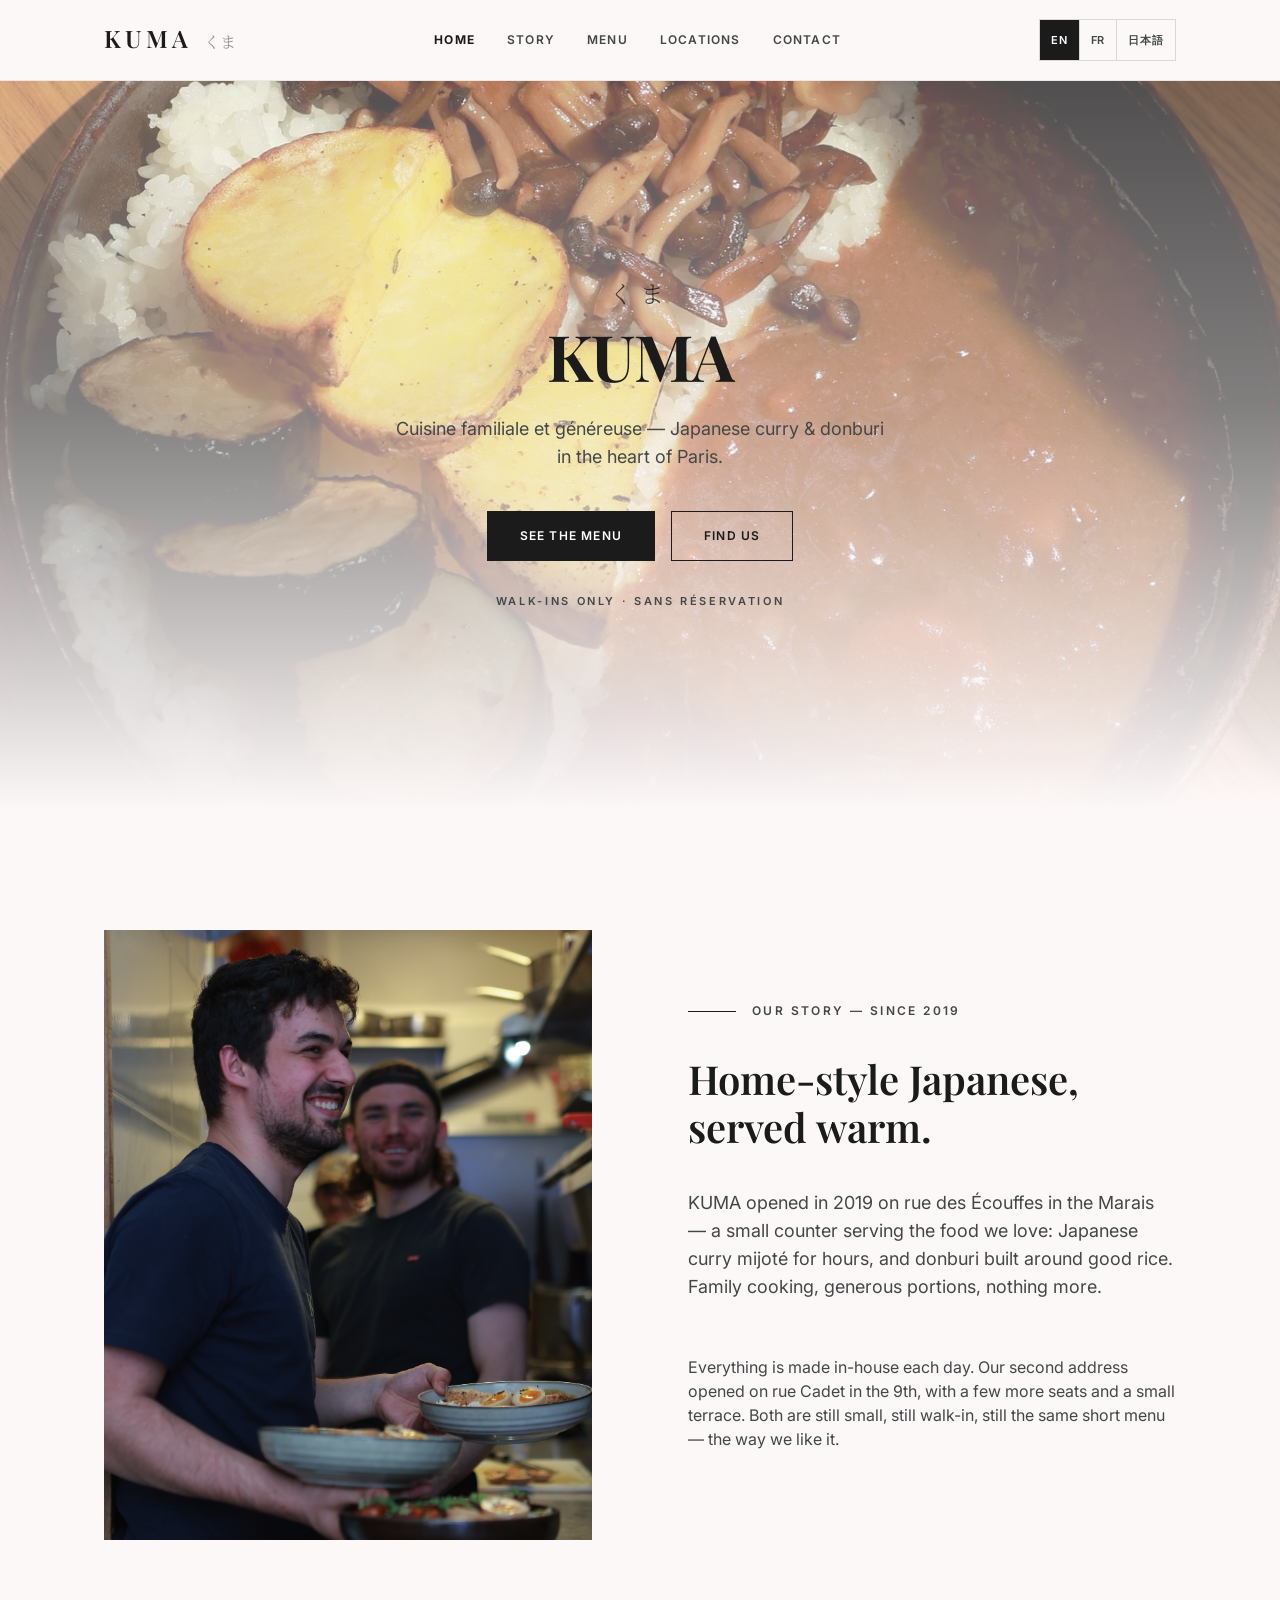
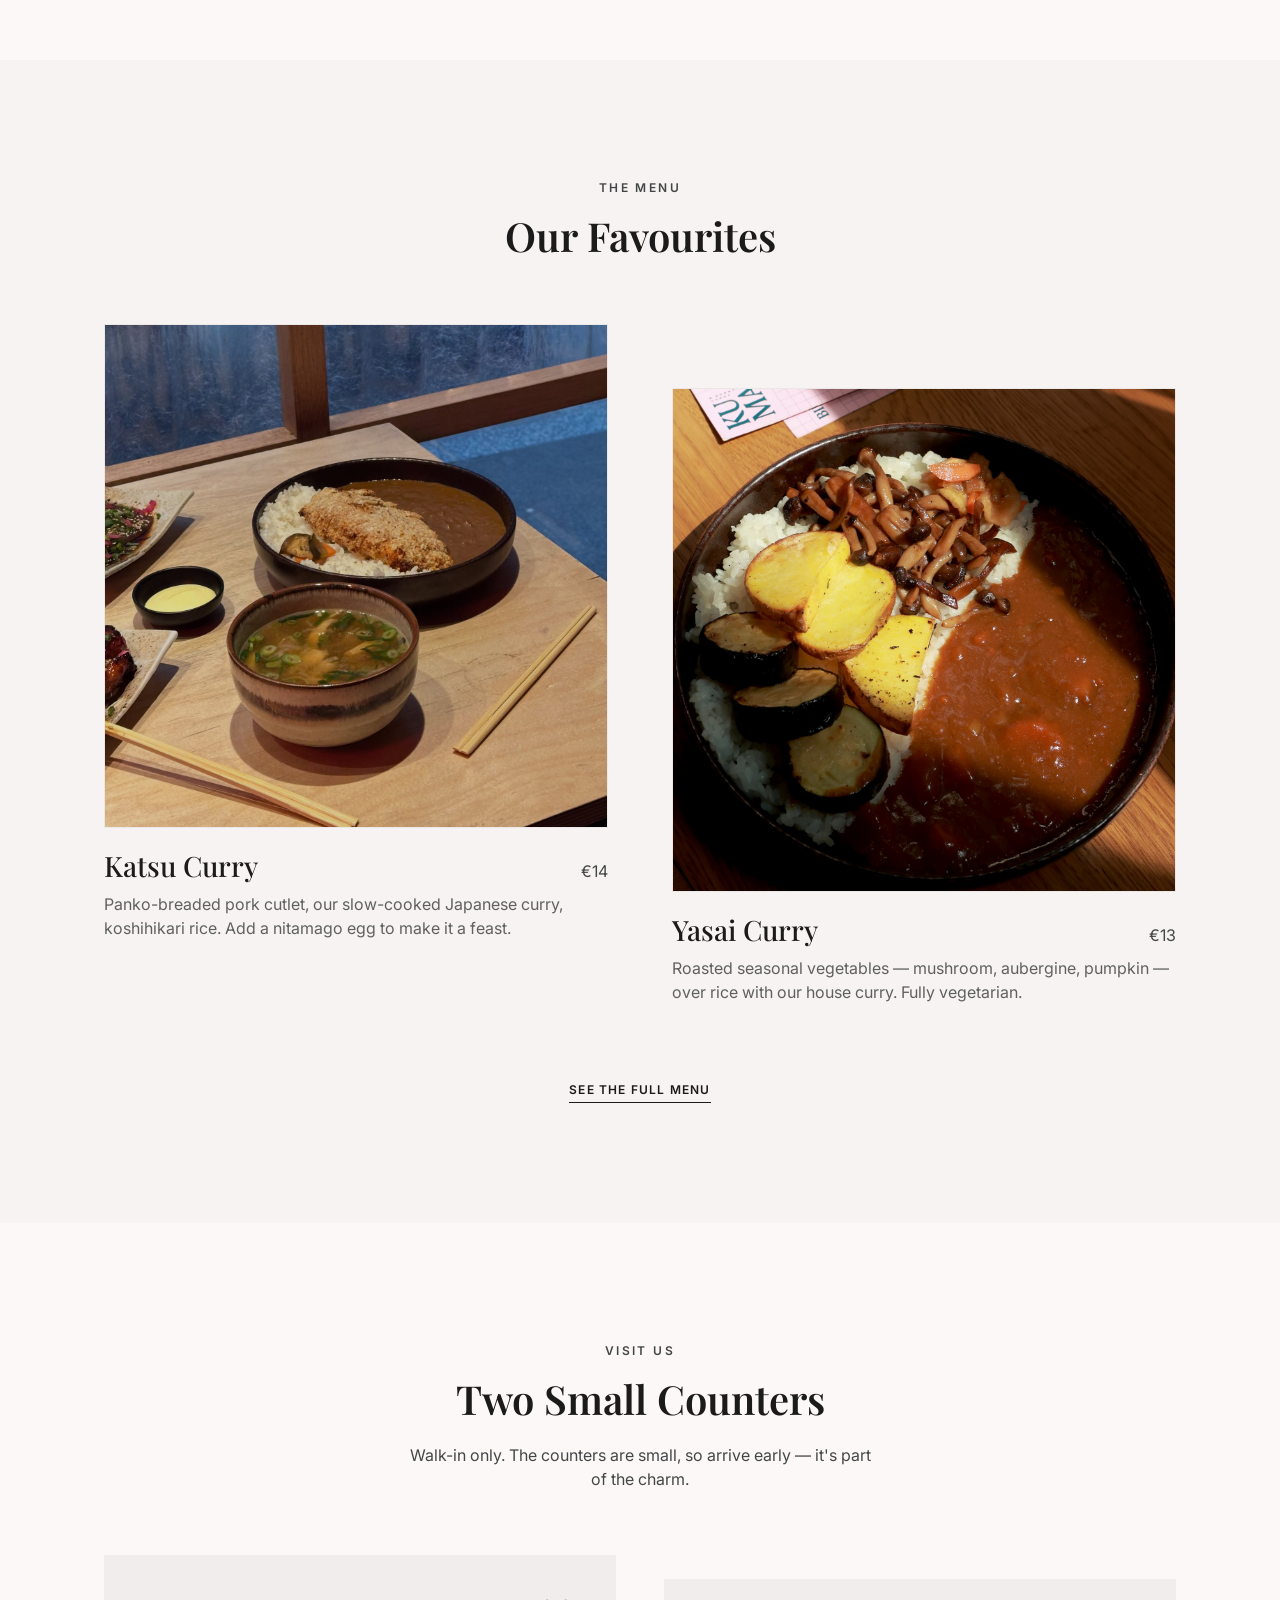
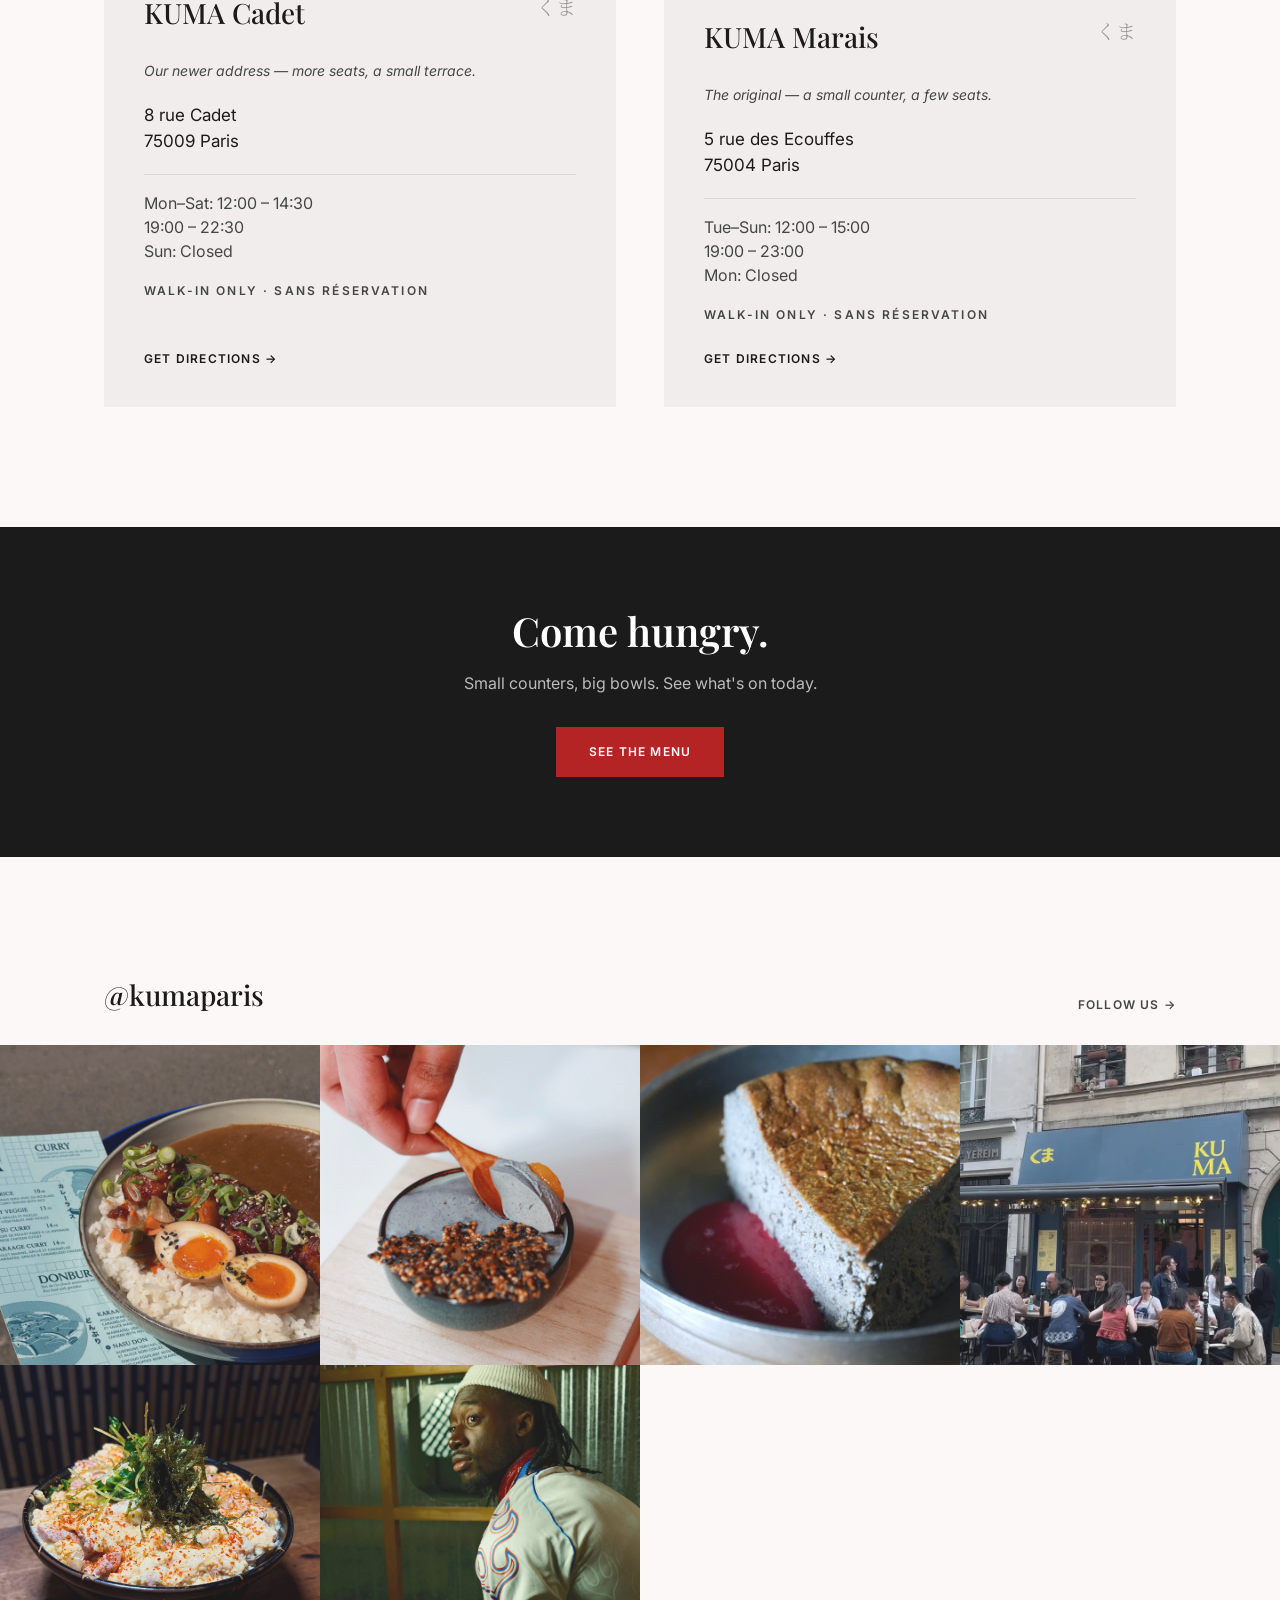
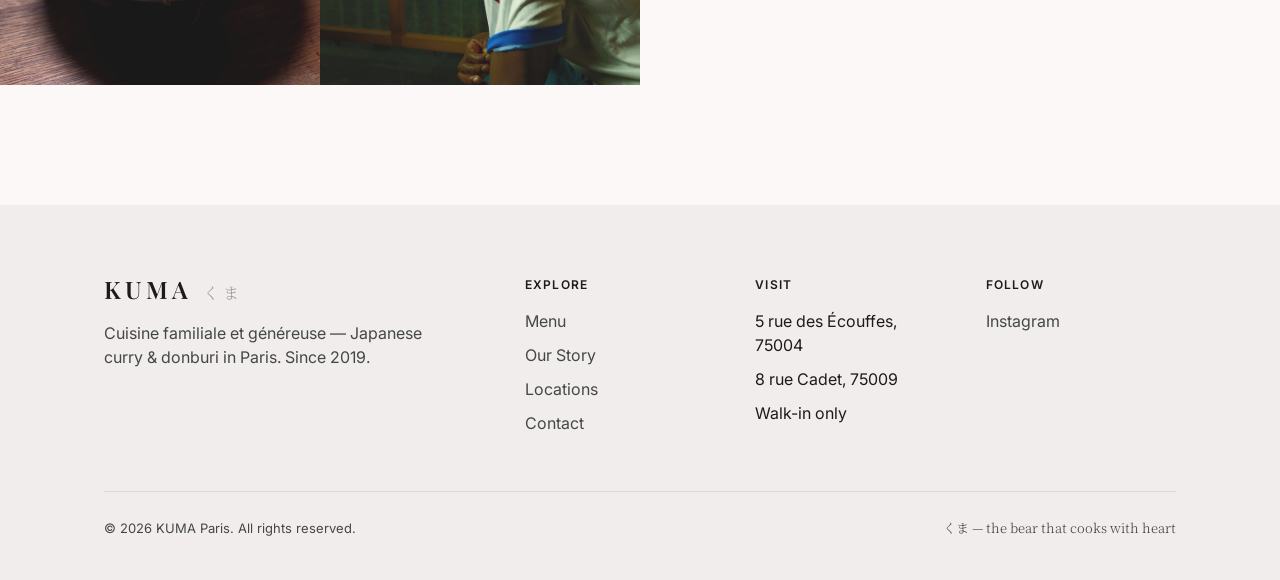
==== index.html @ 2bffc3a2 "Initial Commit of the final version" ====
<!DOCTYPE html>
<html lang="en">
<head>
<meta charset="utf-8">
<meta name="viewport" content="width=device-width, initial-scale=1.0">
<title>KUMA Paris — Japanese Curry &amp; Donburi in Paris</title>
<meta name="description" content="KUMA Paris — cuisine familiale et généreuse. Japanese curry &amp; donburi, made from scratch every day. Two locations: Cadet (75009) and Marais (75004). Walk-ins only.">
<link rel="preconnect" href="https://fonts.googleapis.com">
<link rel="preconnect" href="https://fonts.gstatic.com" crossorigin>
<link href="https://fonts.googleapis.com/css2?family=Inter:wght@400;600;700&family=Playfair+Display:wght@500;600;700&family=Noto+Serif+JP:wght@300&display=swap" rel="stylesheet">
<link rel="stylesheet" href="css/style.css">
</head>
<body>

<header class="site-header">
  <div class="site-header__inner">
    <a class="brand" href="index.html">
      <span class="brand__name">KUMA</span>
      <span class="brand__jp">くま</span>
    </a>
    <nav class="nav label-caps" aria-label="Main">
      <a href="index.html" aria-current="page" data-i18n="nav.home">Home</a>
      <a href="index.html#story" data-i18n="nav.story">Story</a>
      <a href="menu.html" data-i18n="nav.menu">Menu</a>
      <a href="index.html#locations" data-i18n="nav.locations">Locations</a>
      <a href="contact.html" data-i18n="nav.contact">Contact</a>
    </nav>
    <div class="header-actions">
      <div class="lang-switch" role="group" aria-label="Language">
        <button type="button" data-lang="en">EN</button>
        <button type="button" data-lang="fr">FR</button>
        <button type="button" data-lang="ja">日本語</button>
      </div>
      <button type="button" class="menu-toggle" data-menu-toggle aria-label="Open menu">
        <span></span><span></span><span></span>
      </button>
    </div>
  </div>
  <nav class="mobile-nav label-caps" data-mobile-nav aria-label="Mobile">
    <a href="index.html" aria-current="page" data-i18n="nav.home">Home</a>
    <a href="index.html#story" data-i18n="nav.story">Story</a>
    <a href="menu.html" data-i18n="nav.menu">Menu</a>
    <a href="index.html#locations" data-i18n="nav.locations">Locations</a>
    <a href="contact.html" data-i18n="nav.contact">Contact</a>
  </nav>
</header>

<main>

  <!-- Hero -->
  <section class="hero">
    <div class="hero__media">
      <img src="images/vegetable-curry.jpg" alt="KUMA yasai curry, plated">
    </div>
    <div class="hero__content">
      <p class="jp hero__jp">くま</p>
      <h1 class="display">KUMA</h1>
      <p class="body-lg muted hero__tagline" data-i18n="hero.tagline">Cuisine familiale et généreuse — Japanese curry &amp; donburi in the heart of Paris.</p>
      <div class="hero__actions">
        <a class="btn btn--primary label-caps" href="menu.html" data-i18n="hero.cta_menu">See the Menu</a>
        <a class="btn btn--ghost label-caps" href="#locations" data-i18n="hero.cta_find">Find Us</a>
      </div>
      <p class="hero__meta label-caps" data-i18n="hero.walkin">Walk-ins only · Sans réservation</p>
    </div>
  </section>

  <!-- Story -->
  <section class="section container" id="story">
    <div class="story-grid">
      <div class="story-grid__media">
        <img src="images/team-serving.jpg" alt="The KUMA kitchen team, mid-service" loading="lazy">
      </div>
      <div class="story-grid__text">
        <div class="eyebrow label-caps" data-i18n="story.eyebrow">Our Story — Since 2019</div>
        <h2 class="headline-lg" data-i18n-html="story.title">Home-style Japanese,<br>served warm.</h2>
        <p class="body-lg muted" data-i18n="story.p1">KUMA opened in 2019 on rue des Écouffes in the Marais — a small counter serving the food we love: Japanese curry mijoté for hours, and donburi built around good rice. Family cooking, generous portions, nothing more.</p>
        <p class="muted" data-i18n="story.p2">Everything is made in-house each day. Our second address opened on rue Cadet in the 9th, with a few more seats and a small terrace. Both are still small, still walk-in, still the same short menu — the way we like it.</p>
      </div>
    </div>
  </section>

  <!-- Signature dishes -->
  <section class="section" style="background: var(--surface-low);">
    <div class="container">
      <div class="section-heading">
        <div class="eyebrow eyebrow--center label-caps" data-i18n="fav.eyebrow">The Menu</div>
        <h2 class="headline-lg" data-i18n="fav.title">Our Favourites</h2>
      </div>
      <div class="dish-grid dish-grid--offset">
        <article class="dish-card">
          <div class="dish-card__media">
            <img src="images/katsu-curry.jpg" alt="Katsu curry with miso soup" loading="lazy">
          </div>
          <div class="dish-card__body">
            <div class="dish-card__row">
              <h3 class="headline-md dish-card__title">Katsu Curry</h3>
              <span class="muted">€14</span>
            </div>
            <p class="dish-card__desc" data-i18n="dish.katsu.desc">Panko-breaded pork cutlet, our slow-cooked Japanese curry, koshihikari rice. Add a nitamago egg to make it a feast.</p>
          </div>
        </article>
        <article class="dish-card">
          <div class="dish-card__media">
            <img src="images/vegetable-curry.jpg" alt="Yasai (vegetable) curry" loading="lazy">
          </div>
          <div class="dish-card__body">
            <div class="dish-card__row">
              <h3 class="headline-md dish-card__title">Yasai Curry</h3>
              <span class="muted">€13</span>
            </div>
            <p class="dish-card__desc" data-i18n="dish.yasai.desc">Roasted seasonal vegetables — mushroom, aubergine, pumpkin — over rice with our house curry. Fully vegetarian.</p>
          </div>
        </article>
      </div>
      <div class="section-cta">
        <a class="link-underline label-caps" href="menu.html" data-i18n="fav.view_full">See the Full Menu</a>
      </div>
    </div>
  </section>

  <!-- Locations -->
  <section class="section container" id="locations">
    <div class="section-heading">
      <div class="eyebrow eyebrow--center label-caps" data-i18n="loc.eyebrow">Visit Us</div>
      <h2 class="headline-lg" data-i18n="loc.title">Two Small Counters</h2>
      <p class="muted section-heading__sub" data-i18n="loc.sub">Walk-in only. The counters are small, so arrive early — it's part of the charm.</p>
    </div>
    <div class="location-grid">
  <div class="location-card">
    <div class="location-card__head">
      <h3 class="headline-md">KUMA Cadet</h3>
      <span class="jp location-card__jp">くま</span>
    </div>

    <div>
      <p class="location-card__meta" data-i18n="loc.cadet_note">
        Our newer address — more seats, a small terrace.
      </p>

      <p class="location-card__addr">
        8 rue Cadet<br>75009 Paris
      </p>

      <hr class="rule">

      <p class="muted" style="margin:16px 0 0">
        Mon–Sat: 12:00 – 14:30<br>
        19:00 – 22:30<br>
        Sun: Closed
      </p>

      <p class="location-card__hours label-caps" data-i18n="loc.walkin_only">
        Walk-in only · Sans réservation
      </p>
    </div>

    <a
      class="location-card__link label-caps"
      href="https://maps.google.com/?q=8+rue+Cadet+75009+Paris"
      target="_blank"
      rel="noopener"
      data-i18n="loc.directions"
    >
      Get Directions →
    </a>
  </div>


  <div class="location-card">
    <div class="location-card__head">
      <h3 class="headline-md">KUMA Marais</h3>
      <span class="jp location-card__jp">くま</span>
    </div>

    <div>
      <p class="location-card__meta" data-i18n="loc.marais_note">
        The original — a small counter, a few seats.
      </p>

      <p class="location-card__addr">
        5 rue des Ecouffes<br>75004 Paris
      </p>

      <hr class="rule">

      <p class="muted" style="margin:16px 0 0">
        Tue–Sun: 12:00 – 15:00<br>
        19:00 – 23:00<br>
        Mon: Closed
      </p>

      <p class="location-card__hours label-caps" data-i18n="loc.walkin_only">
        Walk-in only · Sans réservation
      </p>
    </div>

    <a
      class="location-card__link label-caps"
      href="https://maps.google.com/?q=5+rue+des+Ecouffes+75004+Paris"
      target="_blank"
      rel="noopener"
      data-i18n="loc.directions"
    >
      Get Directions →
    </a>
  </div>
</div>
  </section>

  <!-- CTA strip -->
  <section class="cta-strip">
    <h2 class="headline-lg" data-i18n="cta.title">Come hungry.</h2>
    <p data-i18n="cta.body">Small counters, big bowls. See what's on today.</p>
    <a class="btn btn--red label-caps" href="menu.html" data-i18n="cta.see_menu">See the Menu</a>
  </section>

  <!-- Gallery -->
  <section class="section" style="padding-bottom:0">
    <div class="container gallery-head">
      <h2 class="headline-md">@kumaparis</h2>
      <a class="label-caps muted gallery-follow" href="https://www.instagram.com/kumaparis/" target="_blank" rel="noopener" data-i18n="gallery.follow">Follow Us →</a>
    </div>
    <div class="gallery">
      <a class="gallery__item" href="https://www.instagram.com/kumaparis/" target="_blank" rel="noopener"><img src="images/dish-2.jpg" alt="A KUMA plate" loading="lazy"></a>
      <a class="gallery__item" href="https://www.instagram.com/kumaparis/" target="_blank" rel="noopener"><img src="images/black-sesame-dessert.jpg" alt="Black sesame dessert" loading="lazy"></a>
      <a class="gallery__item" href="https://www.instagram.com/kumaparis/" target="_blank" rel="noopener"><img src="images/black-sesame-cheesecake.jpg" alt="Black sesame cheesecake" loading="lazy"></a>
      <a class="gallery__item" href="https://www.instagram.com/kumaparis/" target="_blank" rel="noopener"><img src="images/dish-4.jpg" alt="A KUMA dish" loading="lazy"></a>
      <a class="gallery__item" href="https://www.instagram.com/kumaparis/" target="_blank" rel="noopener"><img src="images/dish-5.jpg" alt="A KUMA dish" loading="lazy"></a>
      <a class="gallery__item" href="https://www.instagram.com/kumaparis/" target="_blank" rel="noopener"><img src="images/dish-6.jpg" alt="A KUMA dish" loading="lazy"></a>
    </div>
  </section>

</main>

<footer class="site-footer">
  <div class="container">
    <div class="site-footer__grid">
      <div>
        <p class="brand__name" style="margin:0 0 8px">KUMA <span class="jp" style="font-size:16px;color:rgba(28,27,27,0.4)">くま</span></p>
        <p class="muted" style="max-width:320px" data-i18n="footer.tagline">Cuisine familiale et généreuse — Japanese curry &amp; donburi in Paris. Since 2019.</p>
      </div>
      <div>
        <h4 class="label-caps" data-i18n="footer.explore">Explore</h4>
        <ul>
          <li><a href="menu.html" data-i18n="nav.menu">Menu</a></li>
          <li><a href="index.html#story" data-i18n="footer.story">Our Story</a></li>
          <li><a href="index.html#locations" data-i18n="nav.locations">Locations</a></li>
          <li><a href="contact.html" data-i18n="nav.contact">Contact</a></li>
        </ul>
      </div>
      <div>
        <h4 class="label-caps" data-i18n="footer.visit">Visit</h4>
        <ul>
          <li>5 rue des Écouffes, 75004</li>
          <li>8 rue Cadet, 75009</li>
          <li data-i18n="footer.walkin">Walk-in only</li>
        </ul>
      </div>
      <div>
        <h4 class="label-caps" data-i18n="footer.follow">Follow</h4>
        <ul>
          <li><a href="https://www.instagram.com/kumaparis/" target="_blank" rel="noopener">Instagram</a></li>
        </ul>
      </div>
    </div>
    <div class="site-footer__bottom">
      <span data-i18n="footer.rights">© 2026 KUMA Paris. All rights reserved.</span>
      <span class="jp" data-i18n="footer.motto">くま — the bear that cooks with heart</span>
    </div>
  </div>
</footer>

<script src="js/i18n.js"></script>
<script src="js/app.js"></script>
</body>
</html>
---- css/style.css ----
/* ==========================================================================
   KUMA Paris — Design System
   Tokyo minimalism × Parisian elegance. Sharp corners, hairline rules,
   warm cream canvas, red used only as a "stamp".
   ========================================================================== */

:root {
  --surface: #fdf8f8;
  --surface-low: #f7f3f2;
  --surface-container: #f1edec;
  --surface-high: #ebe7e6;
  --ink: #1c1b1b;
  --ink-soft: #444748;
  --outline: #c4c7c7;
  --red: #b52424;
  --red-deep: #93000a;
  --white: #ffffff;

  --font-display: "Playfair Display", Georgia, serif;
  --font-body: "Inter", -apple-system, sans-serif;
  --font-jp: "Noto Serif JP", serif;

  --container: 1200px;
  --gutter: 24px;
  --margin: 20px;
  --section-gap: 120px;
  --ease: 400ms ease-in-out;
}

@media (min-width: 1024px) {
  :root { --margin: 64px; }
}

* { box-sizing: border-box; }

html { scroll-behavior: smooth; }
@media (prefers-reduced-motion: reduce) {
  html { scroll-behavior: auto; }
  *, *::before, *::after { animation-duration: 0.01ms !important; transition-duration: 0.01ms !important; }
}

body {
  margin: 0;
  background: var(--surface);
  color: var(--ink);
  font-family: var(--font-body);
  font-size: 16px;
  line-height: 24px;
  -webkit-font-smoothing: antialiased;
}

img { display: block; max-width: 100%; }
a { color: inherit; }
button { font: inherit; cursor: pointer; }

:focus-visible { outline: 2px solid var(--red); outline-offset: 3px; }

/* ---------- Type roles ---------- */

.display {
  font-family: var(--font-display);
  font-size: clamp(44px, 8vw, 64px);
  font-weight: 700;
  line-height: 1.1;
  letter-spacing: -0.02em;
  margin: 0;
}

.headline-lg {
  font-family: var(--font-display);
  font-size: clamp(32px, 5vw, 40px);
  font-weight: 600;
  line-height: 1.2;
  margin: 0;
}

.headline-md {
  font-family: var(--font-display);
  font-size: 28px;
  font-weight: 500;
  line-height: 36px;
  margin: 0;
}

.body-lg { font-size: 18px; line-height: 28px; }

.label-caps {
  font-family: var(--font-body);
  font-size: 12px;
  font-weight: 600;
  line-height: 16px;
  letter-spacing: 0.1em;
  text-transform: uppercase;
}

.jp {
  font-family: var(--font-jp);
  font-weight: 300;
}

.muted { color: var(--ink-soft); }

/* ---------- Layout ---------- */

.container {
  max-width: var(--container);
  margin: 0 auto;
  padding-left: var(--margin);
  padding-right: var(--margin);
}

.section { padding-top: var(--section-gap); padding-bottom: var(--section-gap); }
.section--tight { padding-top: 72px; padding-bottom: 72px; }

.eyebrow {
  display: flex;
  align-items: center;
  gap: 16px;
  margin-bottom: 16px;
  color: var(--ink-soft);
  letter-spacing: 0.2em;
}
.eyebrow::before {
  content: "";
  display: block;
  width: 48px;
  height: 1px;
  background: var(--ink);
}
.eyebrow--center { justify-content: center; }
.eyebrow--center::before { display: none; }

.rule { height: 1px; background: rgba(28, 27, 27, 0.1); border: 0; margin: 0; }

/* ---------- Header ---------- */

.site-header {
  position: fixed;
  inset: 0 0 auto 0;
  z-index: 50;
  background: var(--surface);
  border-bottom: 1px solid rgba(28, 27, 27, 0.08);
}

.site-header__inner {
  height: 80px;
  max-width: var(--container);
  margin: 0 auto;
  padding: 0 var(--margin);
  display: flex;
  align-items: center;
  justify-content: space-between;
  gap: 24px;
}

.brand {
  display: flex;
  align-items: baseline;
  gap: 12px;
  text-decoration: none;
}
.brand__name {
  font-family: var(--font-display);
  font-size: 24px;
  font-weight: 600;
  letter-spacing: 0.18em;
}
.brand__jp { font-family: var(--font-jp); font-size: 16px; color: rgba(28,27,27,0.45); }

.nav { display: none; align-items: center; gap: 32px; }
@media (min-width: 900px) { .nav { display: flex; } }

.nav a {
  text-decoration: none;
  color: var(--ink-soft);
  transition: color var(--ease);
}
.nav a:hover { color: var(--ink); }
.nav a[aria-current="page"] { color: var(--ink); font-weight: 700; }

.header-actions { display: flex; align-items: center; gap: 16px; }

.cart-button {
  position: relative;
  display: flex;
  align-items: center;
  gap: 10px;
  background: var(--ink);
  color: var(--white);
  border: 0;
  padding: 10px 18px;
  letter-spacing: 0.1em;
  transition: background var(--ease);
}
.cart-button:hover { background: var(--red); }
.cart-button__count {
  min-width: 20px;
  height: 20px;
  padding: 0 5px;
  display: inline-flex;
  align-items: center;
  justify-content: center;
  background: var(--red);
  color: var(--white);
  font-size: 11px;
  font-weight: 700;
}
.cart-button:hover .cart-button__count { background: var(--white); color: var(--red); }

.menu-toggle {
  display: inline-flex;
  flex-direction: column;
  gap: 5px;
  background: none;
  border: 0;
  padding: 8px;
}
.menu-toggle span { width: 22px; height: 1.5px; background: var(--ink); }
@media (min-width: 900px) { .menu-toggle { display: none; } }

.mobile-nav {
  display: none;
  border-top: 1px solid rgba(28,27,27,0.08);
  background: var(--surface);
  padding: 8px var(--margin) 24px;
}
.mobile-nav.is-open { display: block; }
.mobile-nav a {
  display: block;
  padding: 14px 0;
  text-decoration: none;
  border-bottom: 1px solid rgba(28,27,27,0.06);
  color: var(--ink-soft);
}
.mobile-nav a[aria-current="page"] { color: var(--ink); font-weight: 700; }

main { padding-top: 80px; }

/* ---------- Buttons ---------- */

.btn {
  display: inline-block;
  padding: 16px 32px;
  text-decoration: none;
  text-align: center;
  border: 1px solid transparent;
  transition: background var(--ease), color var(--ease), border-color var(--ease);
}
.btn--primary { background: var(--ink); color: var(--white); }
.btn--primary:hover { background: var(--red); }
.btn--ghost { background: transparent; color: var(--ink); border-color: var(--ink); }
.btn--ghost:hover { background: rgba(28,27,27,0.05); }
.btn--red { background: var(--red); color: var(--white); }
.btn--red:hover { background: var(--red-deep); }
.btn[disabled] { opacity: 0.4; pointer-events: none; }

.link-underline {
  display: inline-block;
  padding-bottom: 4px;
  border-bottom: 1px solid var(--ink);
  text-decoration: none;
  transition: color var(--ease), border-color var(--ease);
}
.link-underline:hover { color: var(--red); border-color: var(--red); }

/* ---------- Hero ---------- */

.hero {
  position: relative;
  min-height: 90vh;
  margin-top: -80px;
  display: flex;
  align-items: center;
  justify-content: center;
  overflow: hidden;
  text-align: center;
}
.hero__media { position: absolute; inset: 0; background: var(--surface-high); }
.hero__media img { width: 100%; height: 100%; object-fit: cover; opacity: 0.8; }
.hero__media::after {
  content: "";
  position: absolute;
  inset: 0;
  background: linear-gradient(to top, var(--surface), rgba(253,248,248,0.4), rgba(253,248,248,0.1));
}
.hero__content {
  position: relative;
  z-index: 1;
  padding: 120px var(--margin) 40px;
  max-width: 800px;
  animation: fade-up 1s ease-out both;
}
.hero__jp { font-size: 24px; letter-spacing: 0.3em; opacity: 0.8; margin: 0 0 16px; }
.hero__tagline { max-width: 500px; margin: 24px auto 40px; }
.hero__actions { display: flex; flex-direction: column; gap: 16px; align-items: center; }
@media (min-width: 640px) { .hero__actions { flex-direction: row; justify-content: center; } }

@keyframes fade-up {
  from { opacity: 0; transform: translateY(24px); }
  to { opacity: 1; transform: translateY(0); }
}

/* Page hero (interior pages) */
.page-hero {
  padding: 96px var(--margin) 72px;
  text-align: center;
  position: relative;
}
.page-hero__jp {
  font-size: 20px;
  letter-spacing: 0.4em;
  color: rgba(28,27,27,0.4);
  margin: 0 0 12px;
}

/* Seigaiha wave pattern — the brand's signature texture */
.seigaiha {
  position: absolute;
  inset: auto 0 0 0;
  height: 60px;
  pointer-events: none;
  opacity: 0.4;
  background-color: transparent;
  background-image:
    radial-gradient(circle at 100% 150%, #f1edec 24%, #ffffff 24%, #ffffff 28%, #f1edec 28%, #f1edec 36%, #ffffff 36%, #ffffff 40%, transparent 40%, transparent),
    radial-gradient(circle at 0 150%, #f1edec 24%, #ffffff 24%, #ffffff 28%, #f1edec 28%, #f1edec 36%, #ffffff 36%, #ffffff 40%, transparent 40%, transparent),
    radial-gradient(circle at 50% 100%, #ffffff 10%, #f1edec 10%, #f1edec 23%, #ffffff 23%, #ffffff 30%, #f1edec 30%, #f1edec 43%, #ffffff 43%, #ffffff 50%, transparent 50%, transparent);
  background-size: 60px 30px;
}

/* ---------- Story ---------- */

.story-grid {
  display: grid;
  grid-template-columns: 1fr;
  gap: 64px;
  align-items: center;
}
@media (min-width: 1024px) { .story-grid { grid-template-columns: 1fr 1fr; gap: 96px; } }

.story-grid__media {
  position: relative;
  aspect-ratio: 4 / 5;
  overflow: hidden;
  background: var(--surface-low);
}
.story-grid__media img {
  width: 100%; height: 100%; object-fit: cover;
  transition: transform 700ms ease;
}
.story-grid__media:hover img { transform: scale(1.05); }

.story-grid__text { display: flex; flex-direction: column; gap: 20px; }

/* ---------- Dish cards ---------- */

.dish-grid {
  display: grid;
  grid-template-columns: 1fr;
  gap: 48px;
}
@media (min-width: 768px) { .dish-grid { grid-template-columns: 1fr 1fr; gap: 64px; } }
.dish-grid .dish-card:nth-child(even) { transform: none; }
@media (min-width: 1024px) {
  .dish-grid--offset .dish-card:nth-child(even) { margin-top: 64px; }
}

.dish-card { position: relative; }
.dish-card__media {
  aspect-ratio: 1 / 1;
  overflow: hidden;
  background: var(--surface);
  border: 1px solid rgba(28,27,27,0.08);
}
.dish-card__media img {
  width: 100%; height: 100%; object-fit: cover;
  transition: transform 700ms ease;
}
.dish-card:hover .dish-card__media img { transform: scale(1.03); }

.dish-card__body { padding-top: 20px; position: relative; }
.dish-card__body::before {
  content: "";
  position: absolute;
  left: -16px;
  top: 26px;
  width: 2px;
  height: 0;
  background: var(--red);
  transition: height var(--ease);
}
.dish-card:hover .dish-card__body::before { height: calc(100% - 26px); }

.dish-card__row {
  display: flex;
  justify-content: space-between;
  align-items: baseline;
  gap: 16px;
}
.dish-card__title { transition: color var(--ease); }
.dish-card:hover .dish-card__title { color: var(--red); }
.dish-card__desc { color: rgba(68,71,72,0.85); margin: 8px 0 0; }

/* ---------- Menu page ---------- */

.menu-nav {
  position: sticky;
  top: 80px;
  z-index: 30;
  background: var(--surface);
  border-bottom: 1px solid rgba(28,27,27,0.08);
  overflow-x: auto;
}
.menu-nav__inner {
  display: flex;
  gap: 32px;
  max-width: var(--container);
  margin: 0 auto;
  padding: 0 var(--margin);
}
.menu-nav a {
  padding: 18px 0;
  white-space: nowrap;
  text-decoration: none;
  color: var(--ink-soft);
  border-bottom: 2px solid transparent;
  transition: color var(--ease), border-color var(--ease);
}
.menu-nav a:hover { color: var(--ink); }

.menu-section { scroll-margin-top: 150px; }

.menu-section__head {
  display: flex;
  align-items: baseline;
  gap: 16px;
  margin-bottom: 40px;
}
.menu-section__jp { font-size: 20px; color: rgba(28,27,27,0.35); }

.menu-items {
  display: grid;
  grid-template-columns: 1fr;
  gap: 12px;
}
@media (min-width: 900px) { .menu-items { grid-template-columns: 1fr 1fr; column-gap: 48px; } }

.menu-item {
  display: flex;
  gap: 20px;
  padding: 20px;
  background: transparent;
  transition: background var(--ease);
}
.menu-item:hover { background: var(--surface-low); }

.menu-item__media {
  width: 88px;
  height: 88px;
  flex: 0 0 88px;
  overflow: hidden;
  background: var(--surface-container);
  border: 1px solid rgba(28,27,27,0.08);
}
.menu-item__media img { width: 100%; height: 100%; object-fit: cover; }

.menu-item__body { flex: 1; min-width: 0; }
.menu-item__row {
  display: flex;
  justify-content: space-between;
  align-items: baseline;
  gap: 12px;
}
.menu-item__name { font-family: var(--font-display); font-size: 20px; font-weight: 500; margin: 0; }
.menu-item__price { color: var(--ink-soft); white-space: nowrap; }
.menu-item__desc { margin: 6px 0 12px; font-size: 14px; line-height: 21px; color: rgba(68,71,72,0.85); }

.menu-item__tag {
  display: inline-block;
  margin-left: 8px;
  padding: 2px 8px;
  font-size: 10px;
  font-weight: 700;
  letter-spacing: 0.1em;
  text-transform: uppercase;
  color: var(--red);
  border: 1px solid var(--red);
  vertical-align: middle;
}

.add-btn {
  background: transparent;
  border: 1px solid var(--ink);
  padding: 8px 18px;
  font-size: 12px;
  font-weight: 600;
  letter-spacing: 0.1em;
  text-transform: uppercase;
  transition: background var(--ease), color var(--ease), border-color var(--ease);
}
.add-btn:hover { background: var(--ink); color: var(--white); }
.add-btn.is-added { background: var(--red); border-color: var(--red); color: var(--white); }

/* ---------- Locations ---------- */

.location-grid {
  display: grid;
  grid-template-columns: 1fr;
  gap: 32px;
}
@media (min-width: 768px) { .location-grid { grid-template-columns: 1fr 1fr; gap: 48px; } }

.location-card {
  background: var(--surface-container);
  padding: 40px;
  display: flex;
  flex-direction: column;
  gap: 28px;
  transition: box-shadow 500ms ease;
}
.location-card:hover { box-shadow: 0 20px 40px rgba(0,0,0,0.06); }
@media (min-width: 768px) { .location-card:nth-child(even) { margin-top: 32px; } }

.location-card__head { display: flex; justify-content: space-between; align-items: flex-start; }
.location-card__jp { font-size: 20px; color: rgba(28,27,27,0.4); }
.location-card__link {
  margin-top: auto;
  display: inline-flex;
  align-items: center;
  gap: 8px;
  text-decoration: none;
  transition: color var(--ease);
}
.location-card__link:hover { color: var(--red); }

/* ---------- Gallery ---------- */

.gallery {
  display: grid;
  grid-template-columns: repeat(2, 1fr);
}
@media (min-width: 768px) { .gallery { grid-template-columns: repeat(4, 1fr); } }
.gallery__item { aspect-ratio: 1 / 1; overflow: hidden; }
.gallery__item img {
  width: 100%; height: 100%; object-fit: cover;
  opacity: 0.9;
  transition: transform 700ms ease, opacity 700ms ease;
}
.gallery__item:hover img { transform: scale(1.1); opacity: 1; }

/* ---------- Forms ---------- */

.field { display: flex; flex-direction: column; gap: 8px; }
.field label { color: var(--ink-soft); }
.field input,
.field select,
.field textarea {
  border: 0;
  border-bottom: 1px solid var(--ink);
  background: transparent;
  padding: 10px 2px;
  font: inherit;
  color: var(--ink);
  border-radius: 0;
  transition: border-color var(--ease);
}
.field input:focus,
.field select:focus,
.field textarea:focus {
  outline: none;
  border-bottom: 2px solid var(--ink);
}
.field textarea { resize: vertical; min-height: 100px; }

.form-grid { display: grid; grid-template-columns: 1fr; gap: 32px; }
@media (min-width: 640px) { .form-grid--2 { grid-template-columns: 1fr 1fr; } }

.form-note { font-size: 13px; color: var(--ink-soft); }

/* ---------- Cart drawer ---------- */

.cart-overlay {
  position: fixed;
  inset: 0;
  z-index: 90;
  background: rgba(28,27,27,0.4);
  opacity: 0;
  pointer-events: none;
  transition: opacity var(--ease);
}
.cart-overlay.is-open { opacity: 1; pointer-events: auto; }

.cart-drawer {
  position: fixed;
  top: 0;
  right: 0;
  bottom: 0;
  z-index: 100;
  width: min(440px, 100vw);
  background: var(--surface);
  display: flex;
  flex-direction: column;
  transform: translateX(100%);
  transition: transform var(--ease);
  box-shadow: -10px 0 40px rgba(0,0,0,0.08);
}
.cart-drawer.is-open { transform: translateX(0); }

.cart-drawer__head {
  display: flex;
  align-items: center;
  justify-content: space-between;
  padding: 24px 28px;
  border-bottom: 1px solid rgba(28,27,27,0.1);
}
.cart-drawer__close { background: none; border: 0; font-size: 24px; line-height: 1; padding: 4px; }

.cart-drawer__body { flex: 1; overflow-y: auto; padding: 12px 28px; }

.cart-empty { padding: 64px 0; text-align: center; color: var(--ink-soft); }

.cart-line {
  display: flex;
  justify-content: space-between;
  align-items: flex-start;
  gap: 16px;
  padding: 18px 0;
  border-bottom: 1px solid rgba(28,27,27,0.08);
}
.cart-line__name { font-family: var(--font-display); font-size: 18px; margin: 0 0 4px; }
.cart-line__price { font-size: 14px; color: var(--ink-soft); }

.qty {
  display: inline-flex;
  align-items: center;
  border: 1px solid var(--ink);
}
.qty button {
  width: 28px; height: 28px;
  background: none; border: 0;
  font-size: 16px; line-height: 1;
}
.qty button:hover { background: var(--ink); color: var(--white); }
.qty span { width: 28px; text-align: center; font-size: 14px; }

.cart-drawer__foot {
  border-top: 1px solid rgba(28,27,27,0.1);
  padding: 20px 28px 28px;
  background: var(--surface-low);
}
.cart-total {
  display: flex;
  justify-content: space-between;
  align-items: baseline;
  margin-bottom: 16px;
}
.cart-total strong { font-family: var(--font-display); font-size: 24px; }

/* Checkout inside drawer */
.checkout-form { display: none; flex-direction: column; gap: 20px; padding: 20px 0; }
.checkout-form.is-open { display: flex; }

.confirmation {
  padding: 48px 8px;
  text-align: center;
}
.confirmation__stamp {
  width: 72px;
  height: 72px;
  margin: 0 auto 24px;
  border: 2px solid var(--red);
  color: var(--red);
  display: flex;
  align-items: center;
  justify-content: center;
  font-family: var(--font-jp);
  font-size: 26px;
  transform: rotate(-6deg);
}
.confirmation pre {
  text-align: left;
  background: var(--surface-container);
  padding: 16px;
  font-size: 12px;
  line-height: 1.6;
  white-space: pre-wrap;
  margin: 24px 0;
}

/* ---------- Banner / CTA strip ---------- */

.cta-strip {
  background: var(--ink);
  color: var(--white);
  text-align: center;
  padding: 80px var(--margin);
}
.cta-strip .headline-lg { color: var(--white); }
.cta-strip p { color: rgba(255,255,255,0.7); max-width: 480px; margin: 16px auto 32px; }

/* ---------- Footer ---------- */

.site-footer {
  background: var(--surface-container);
  padding: 72px 0 40px;
  margin-top: var(--section-gap);
}
.site-footer__grid {
  display: grid;
  grid-template-columns: 1fr;
  gap: 40px;
  margin-bottom: 56px;
}
@media (min-width: 768px) { .site-footer__grid { grid-template-columns: 2fr 1fr 1fr 1fr; } }

.site-footer h4 { margin: 0 0 16px; }
.site-footer ul { list-style: none; margin: 0; padding: 0; display: flex; flex-direction: column; gap: 10px; }
.site-footer a { text-decoration: none; color: var(--ink-soft); transition: color var(--ease); }
.site-footer a:hover { color: var(--red); }

.site-footer__bottom {
  display: flex;
  flex-wrap: wrap;
  justify-content: space-between;
  gap: 12px;
  padding-top: 24px;
  border-top: 1px solid rgba(28,27,27,0.1);
  font-size: 13px;
  color: var(--ink-soft);
}

/* ---------- Toast ---------- */

.toast {
  position: fixed;
  left: 50%;
  bottom: 32px;
  z-index: 120;
  transform: translate(-50%, 80px);
  background: var(--ink);
  color: var(--white);
  padding: 12px 24px;
  font-size: 14px;
  letter-spacing: 0.05em;
  opacity: 0;
  transition: transform var(--ease), opacity var(--ease);
  pointer-events: none;
}
.toast.is-visible { transform: translate(-50%, 0); opacity: 1; }

/* ---------- Language switcher ---------- */

.lang-switch {
  display: flex;
  align-items: center;
  border: 1px solid rgba(28,27,27,0.2);
}
.lang-switch button {
  background: none;
  border: 0;
  padding: 7px 10px;
  font-size: 11px;
  font-weight: 600;
  letter-spacing: 0.08em;
  color: var(--ink-soft);
  transition: background var(--ease), color var(--ease);
}
.lang-switch button + button { border-left: 1px solid rgba(28,27,27,0.15); }
.lang-switch button:hover { color: var(--ink); }
.lang-switch button.is-active { background: var(--ink); color: var(--white); }
@media (max-width: 420px) {
  .lang-switch button { padding: 7px 7px; font-size: 10px; }
  .cart-button { padding: 10px 12px; }
}

/* ==========================================================================
   Polish additions — consistent alignment, spacing, and refinement.
   ========================================================================== */

/* ---------- Section headings (replaces inline centered wrappers) ---------- */
.section-heading {
  text-align: center;
  max-width: 640px;
  margin: 0 auto 64px;
}
.section-heading .headline-lg { margin-top: 4px; }
.section-heading__sub { margin: 20px auto 0; max-width: 480px; }

.section-cta {
  text-align: center;
  margin-top: 72px;
}

/* ---------- Hero refinements ---------- */
.hero__meta {
  margin: 32px 0 0;
  color: var(--ink-soft);
  letter-spacing: 0.24em;
  font-size: 11px;
}

/* ---------- Location card refinements ---------- */
.location-card__meta {
  margin: 0 0 20px;
  font-size: 14px;
  color: var(--ink-soft);
  font-style: italic;
}
.location-card__addr {
  margin: 0 0 20px;
  font-size: 17px;
  line-height: 1.5;
  color: var(--ink);
}
.location-card__hours {
  margin: 20px 0 0;
  color: var(--ink-soft);
  letter-spacing: 0.18em;
}
/* Softer stagger — the original 32px felt lopsided */
@media (min-width: 768px) {
  .location-card:nth-child(even) { margin-top: 24px; }
}

/* ---------- Gallery head ---------- */
.gallery-head {
  display: flex;
  justify-content: space-between;
  align-items: flex-end;
  margin-bottom: 32px;
  gap: 16px;
}
.gallery-follow {
  text-decoration: none;
  transition: color var(--ease);
}
.gallery-follow:hover { color: var(--ink); }

/* ---------- Menu section refinements ---------- */
.menu-section__note {
  margin: -16px 0 40px;
  max-width: 640px;
  font-size: 15px;
  line-height: 1.6;
}

/* Simpler, tighter menu items now that there's no add-to-cart button */
.menu-item {
  padding: 22px 20px;
  border-bottom: 1px solid rgba(28,27,27,0.06);
}
.menu-item:last-child { border-bottom: 0; }
.menu-items { gap: 0; }

/* ---------- Contact page ---------- */
.contact-intro {
  text-align: center;
  margin-bottom: 48px;
}
.contact-intro .headline-lg { margin-top: 4px; }
.contact-intro__body {
  margin: 20px auto 0;
  max-width: 520px;
}

/* Improved form field polish */
.field select {
  appearance: none;
  background-image: linear-gradient(45deg, transparent 50%, var(--ink-soft) 50%),
                    linear-gradient(135deg, var(--ink-soft) 50%, transparent 50%);
  background-position: calc(100% - 14px) center, calc(100% - 9px) center;
  background-size: 5px 5px, 5px 5px;
  background-repeat: no-repeat;
  padding-right: 24px;
}

/* ---------- Header — center-align items ---------- */
.site-header__inner { align-items: center; }
.nav a { padding: 8px 0; }

/* ---------- Language switcher — refined ---------- */
.lang-switch { border-color: rgba(28,27,27,0.15); }
.lang-switch button {
  padding: 8px 11px;
  font-size: 11px;
}

/* ---------- Reduced motion for the hero fade ---------- */
@media (prefers-reduced-motion: reduce) {
  .hero__content { animation: none; }
}

/* ---------- Small screens: tighten section gap ---------- */
@media (max-width: 640px) {
  :root { --section-gap: 80px; }
  .cta-strip { padding: 64px var(--margin); }
  .location-card { padding: 32px 28px; }
  .location-card:nth-child(even) { margin-top: 0; }
  .section-heading { margin-bottom: 48px; }
  .section-cta { margin-top: 48px; }
}

/* ---------- Cleaner story on wider screens ---------- */
@media (min-width: 1024px) {
  .story-grid { align-items: stretch; }
  .story-grid__text { justify-content: center; }
}
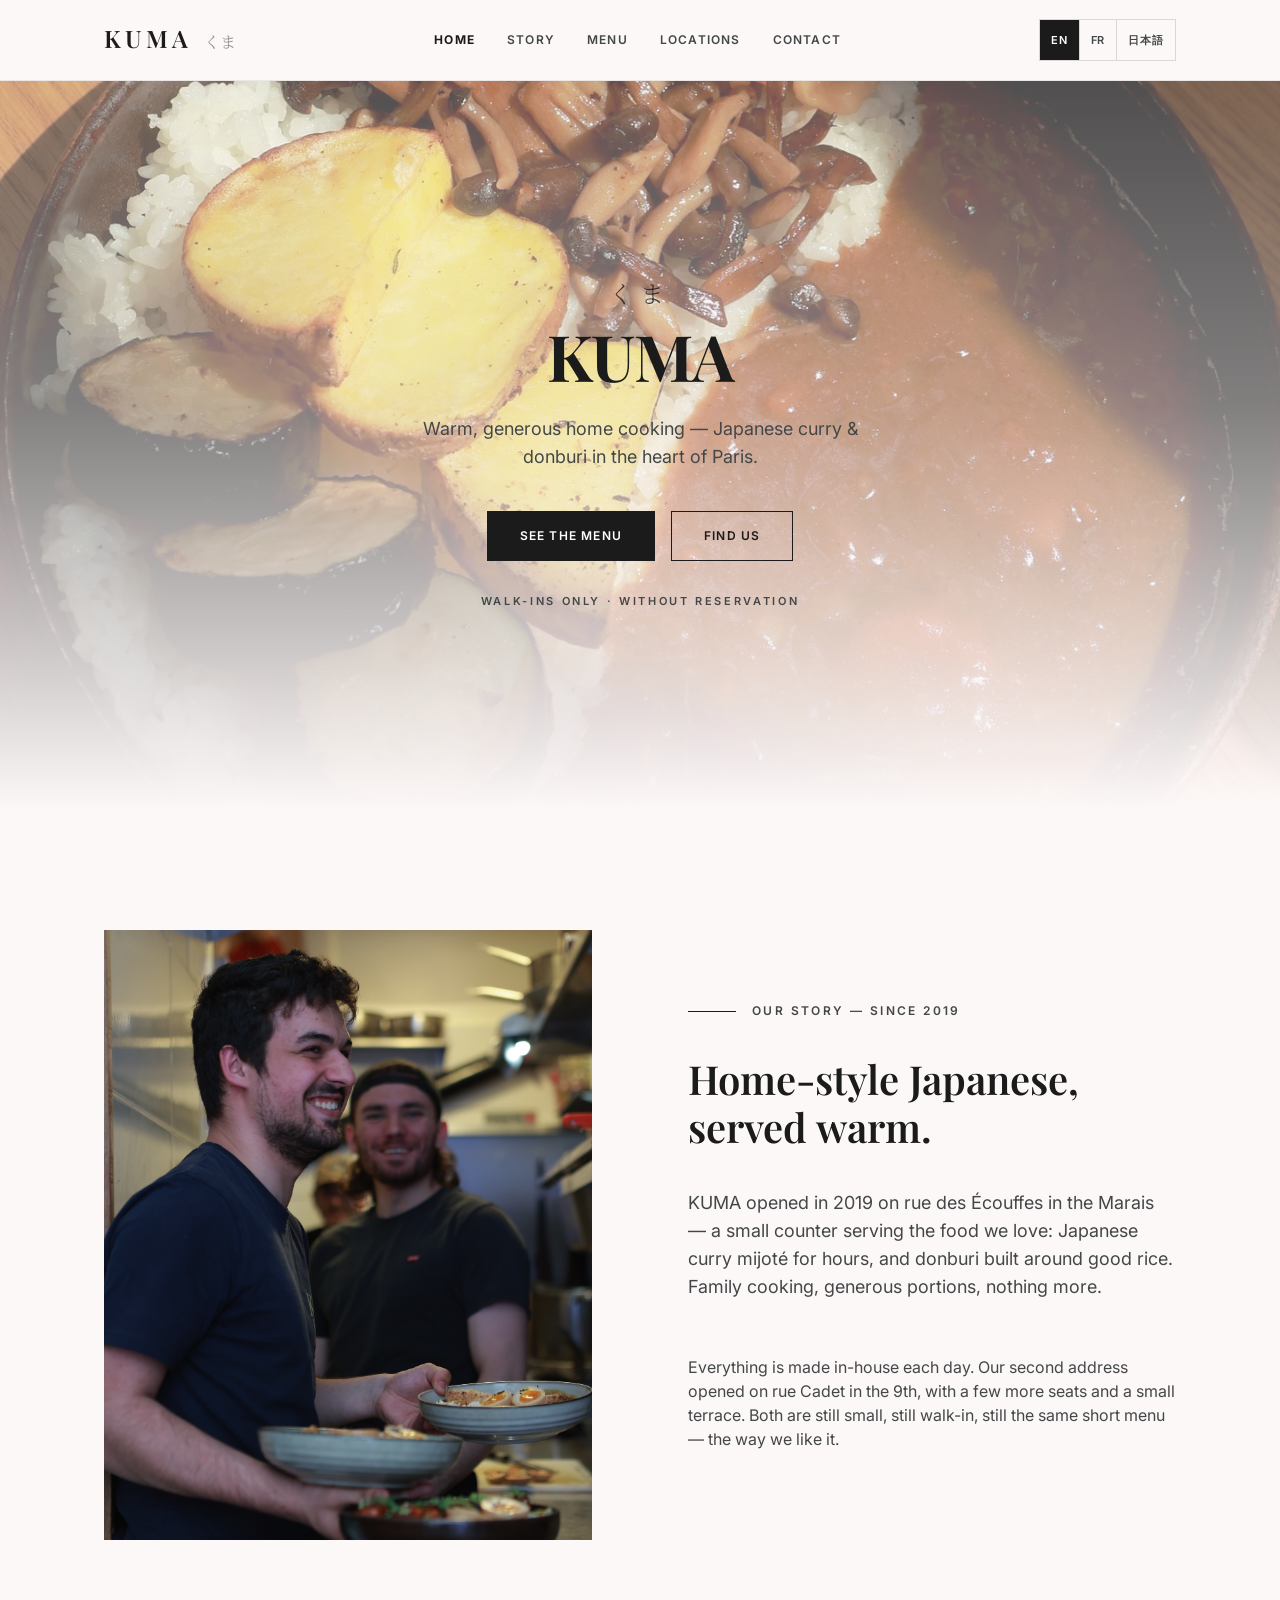
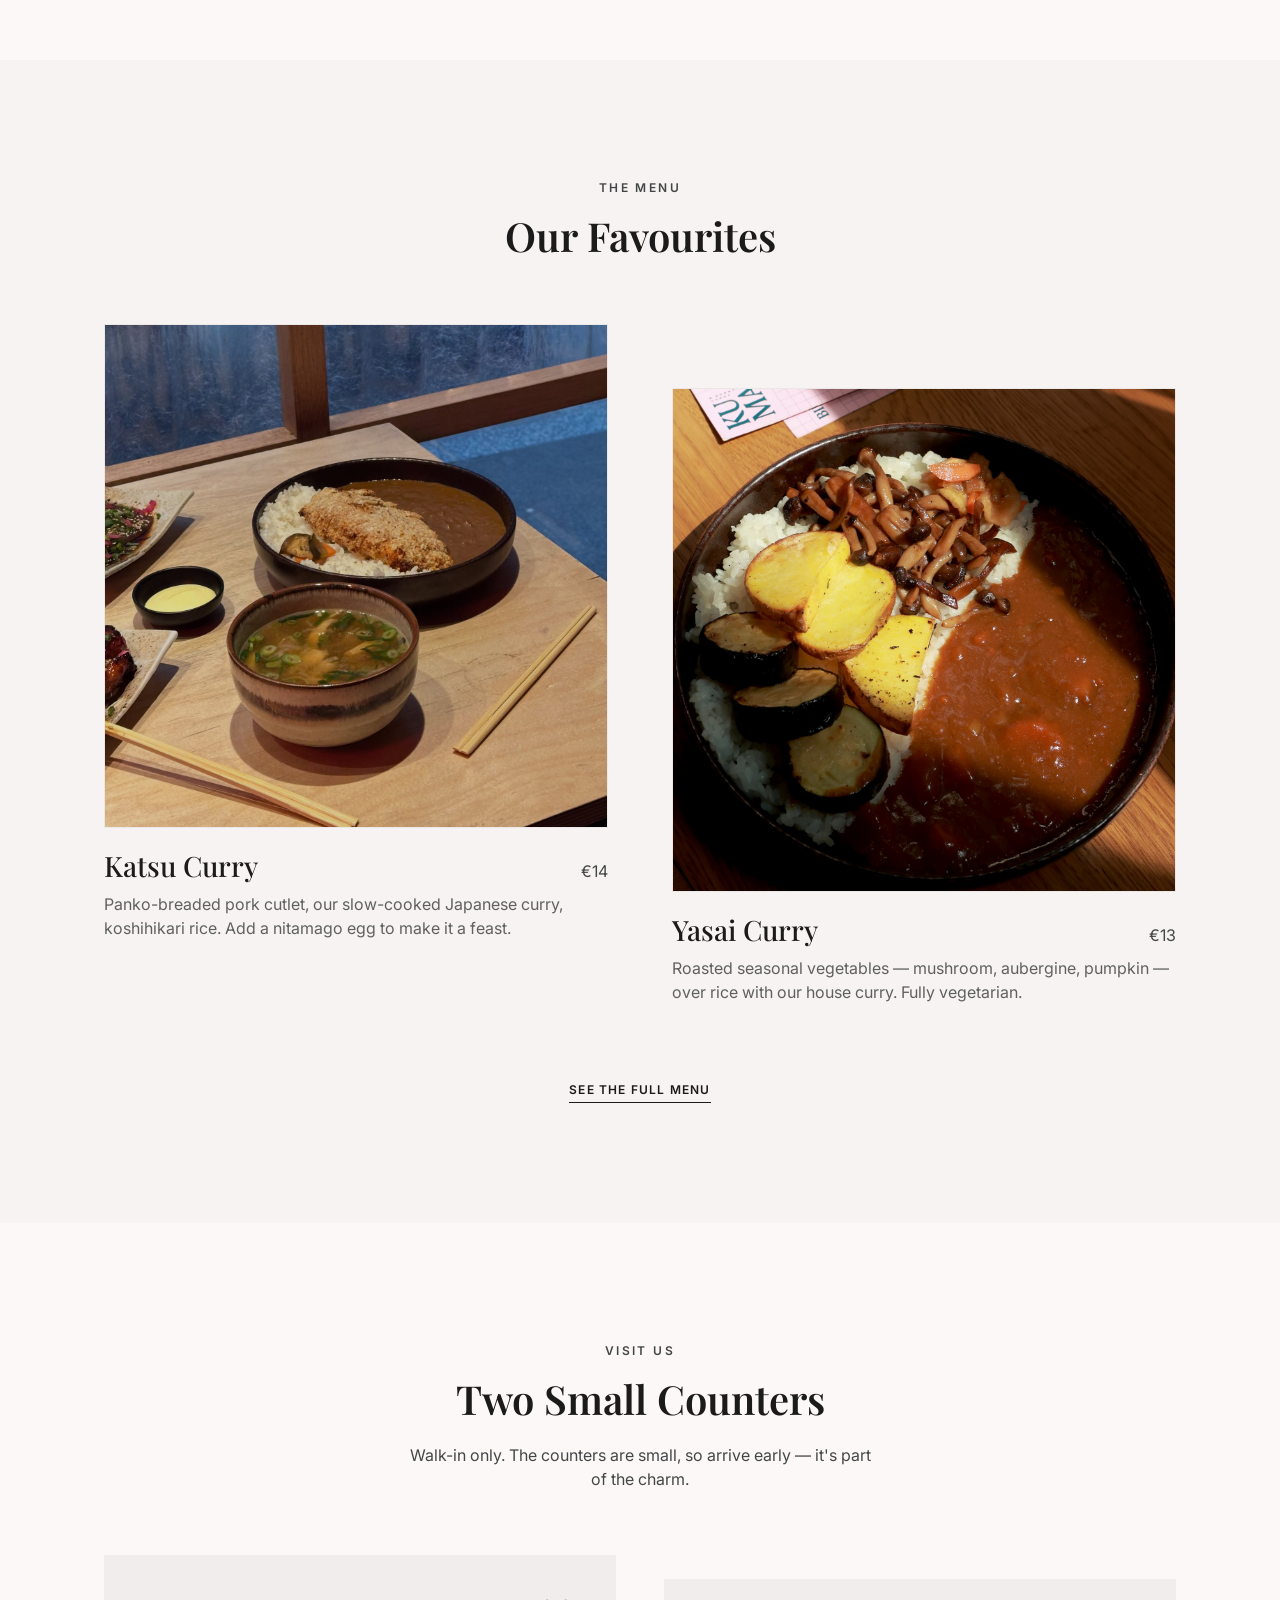
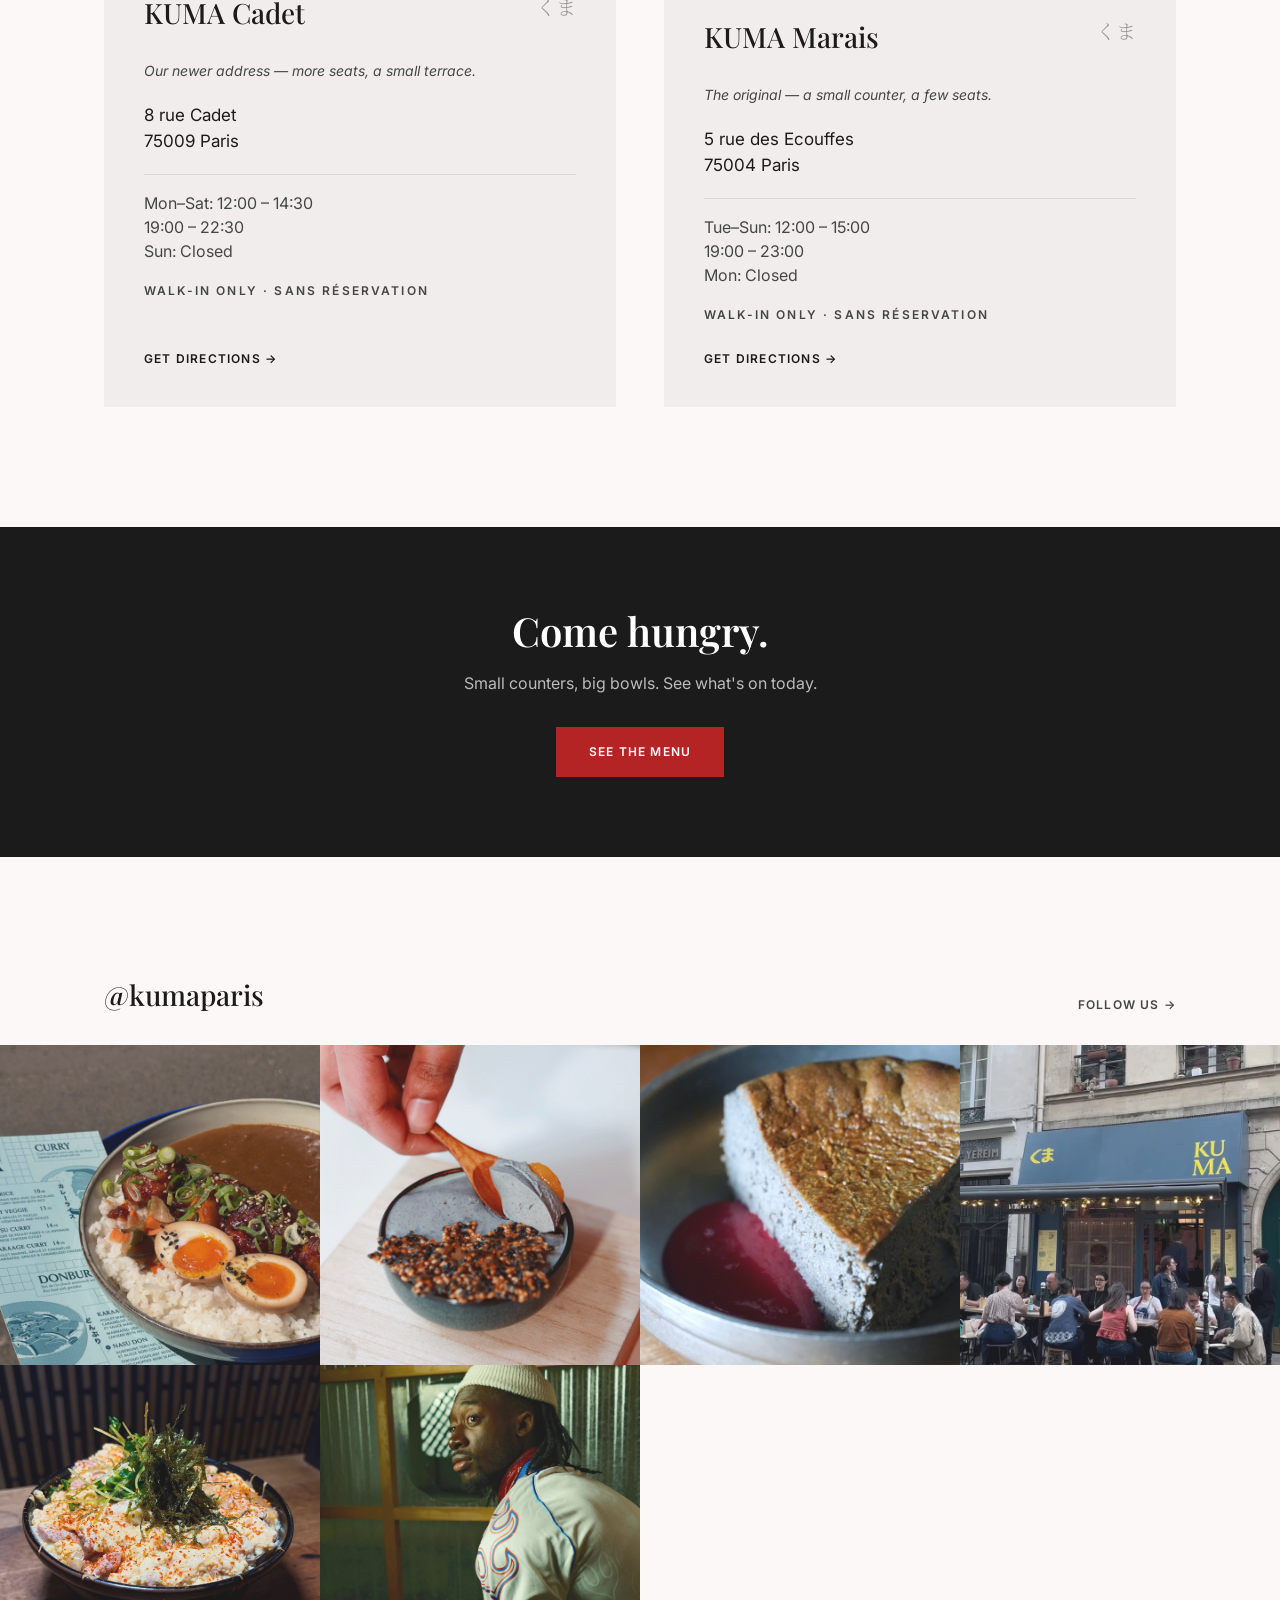
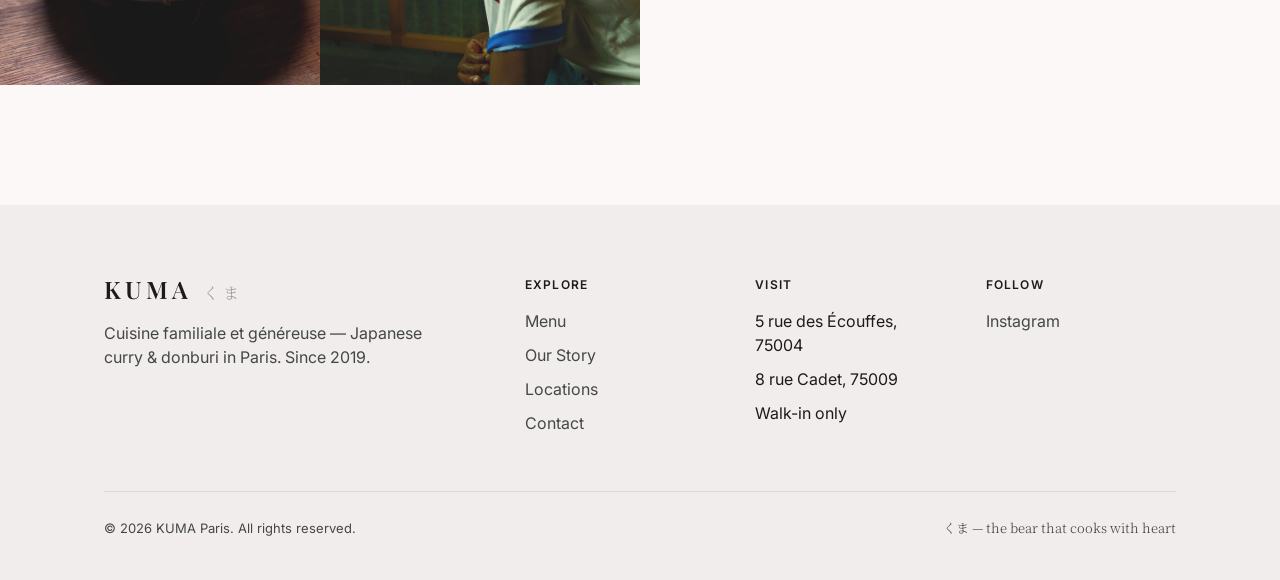
==== commit a693a14a: "Changes in the language" ====
--- a/index.html
+++ b/index.html
@@ -150,7 +150,7 @@
       </p>
 
       <p class="location-card__hours label-caps" data-i18n="loc.walkin_only">
-        Walk-in only · Sans réservation
+        Walk-in only · Without reservation
       </p>
     </div>
 
@@ -190,7 +190,7 @@
       </p>
 
       <p class="location-card__hours label-caps" data-i18n="loc.walkin_only">
-        Walk-in only · Sans réservation
+        Walk-in only · Without reservation
       </p>
     </div>
 
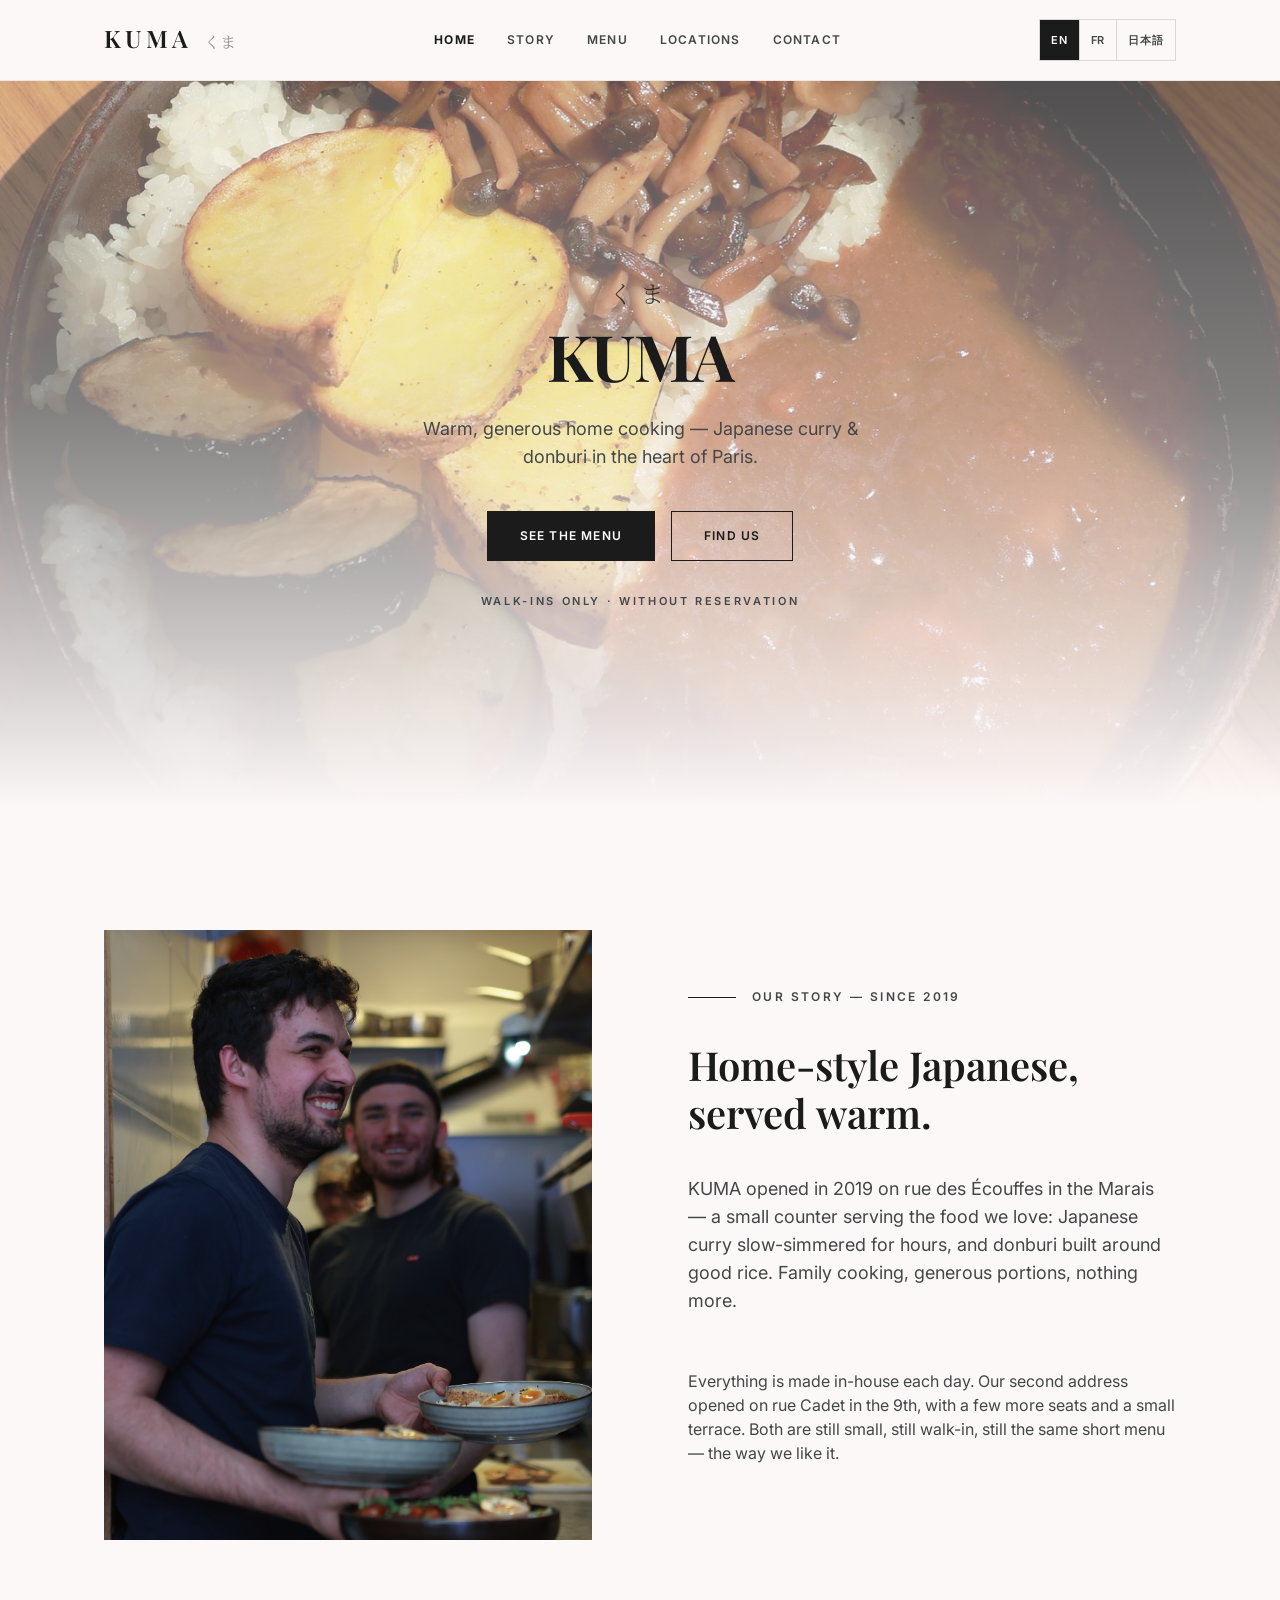
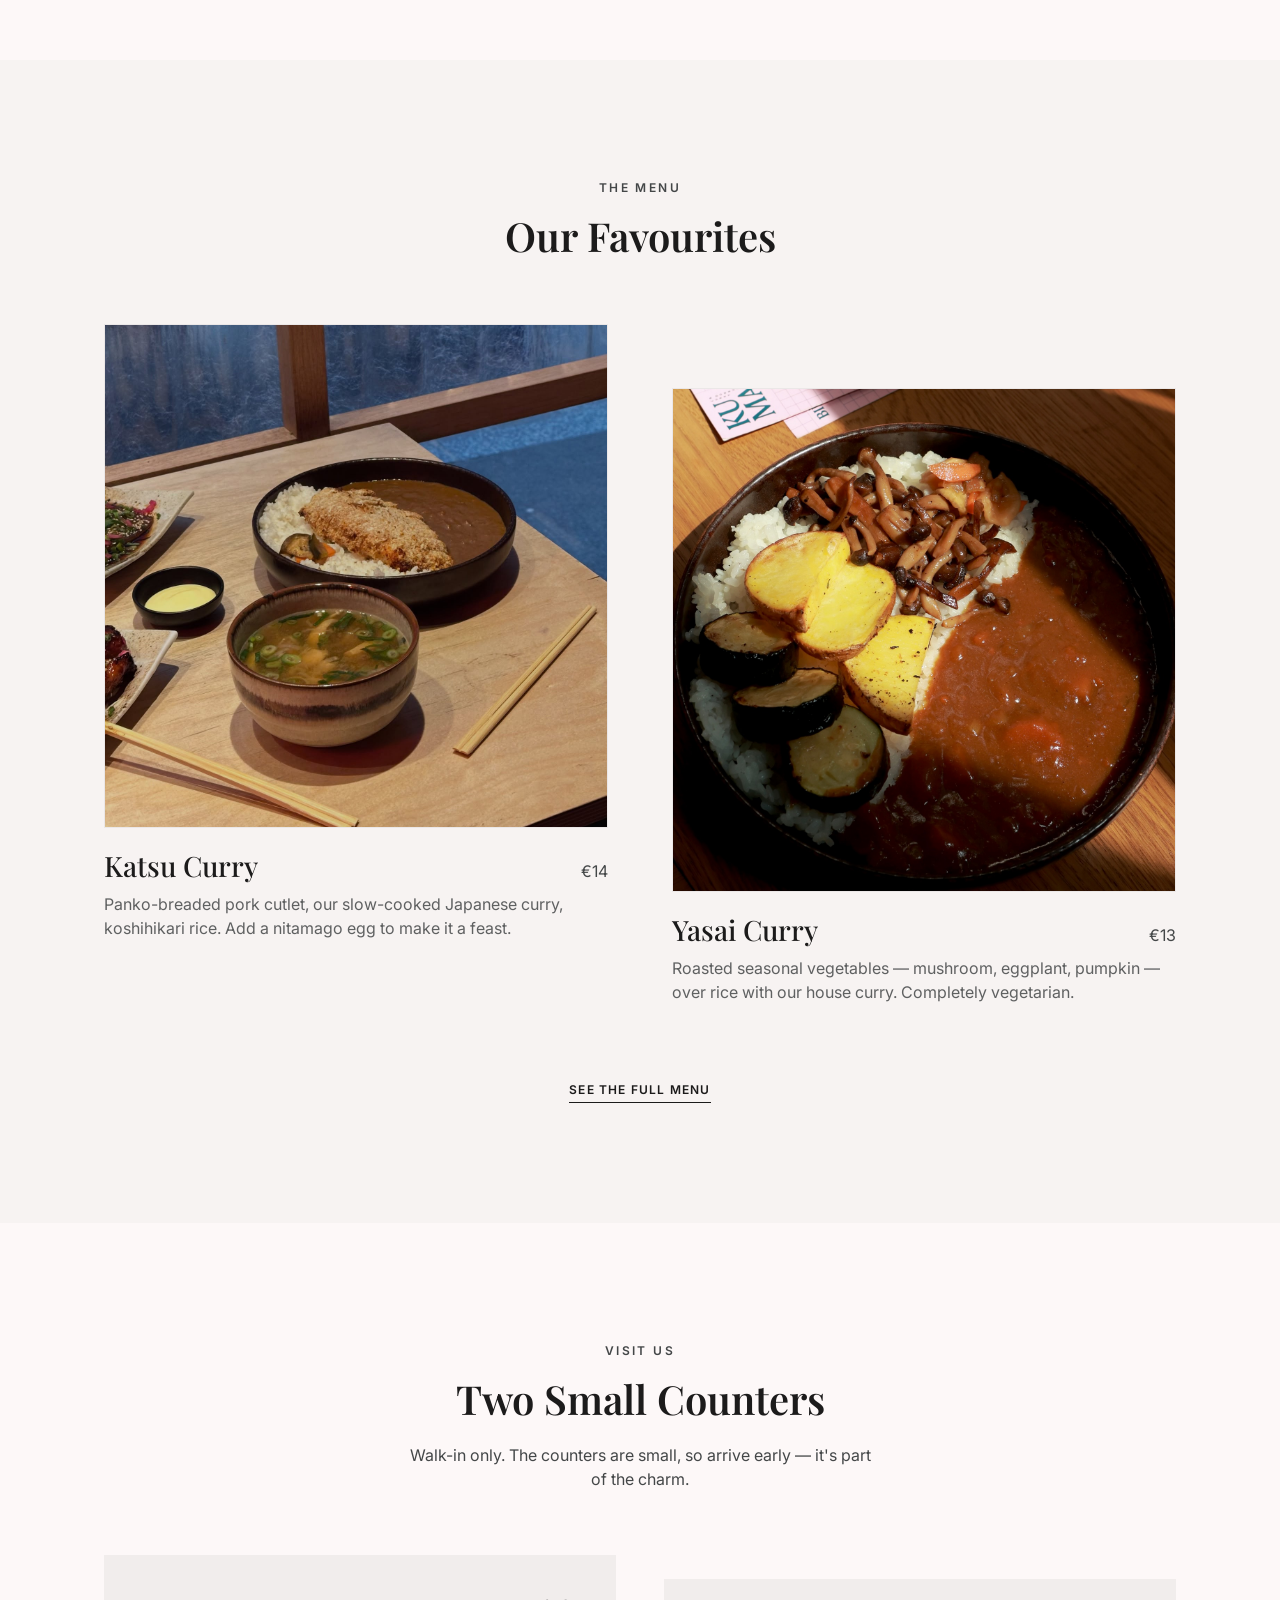
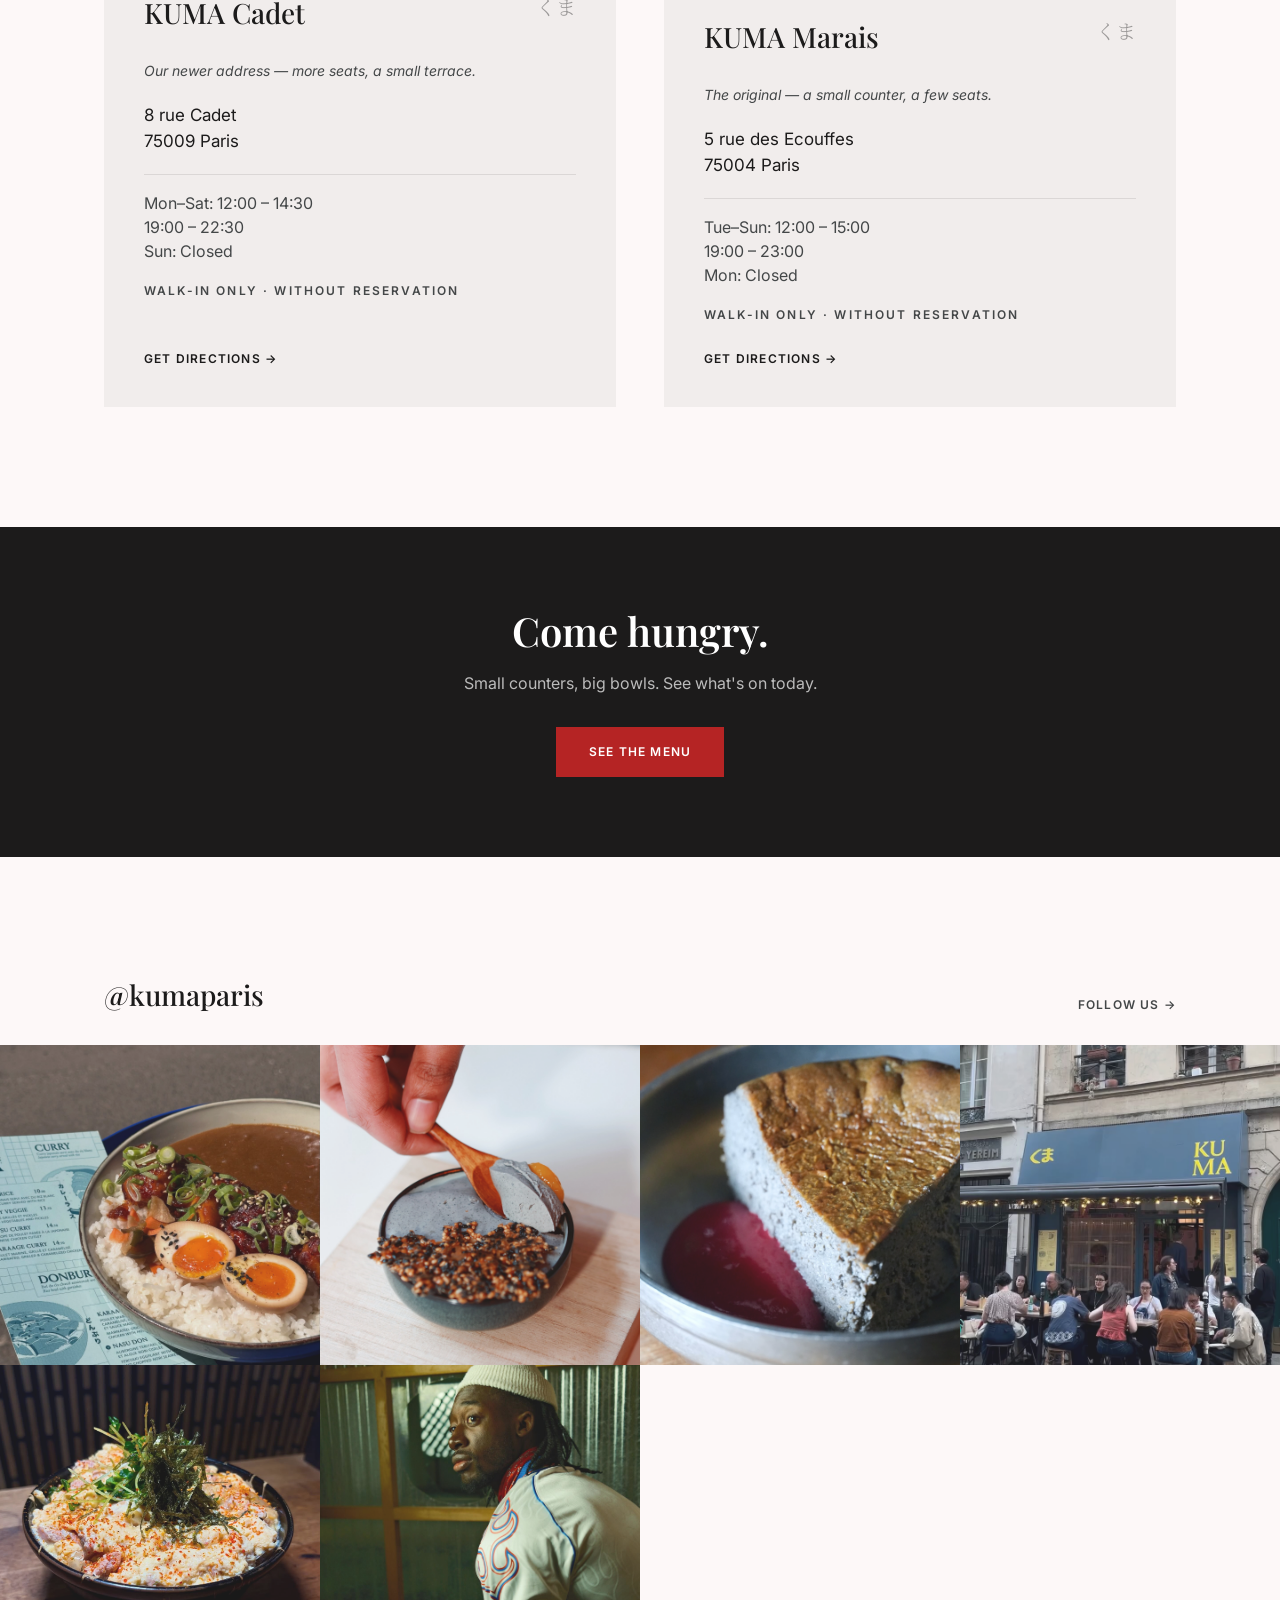
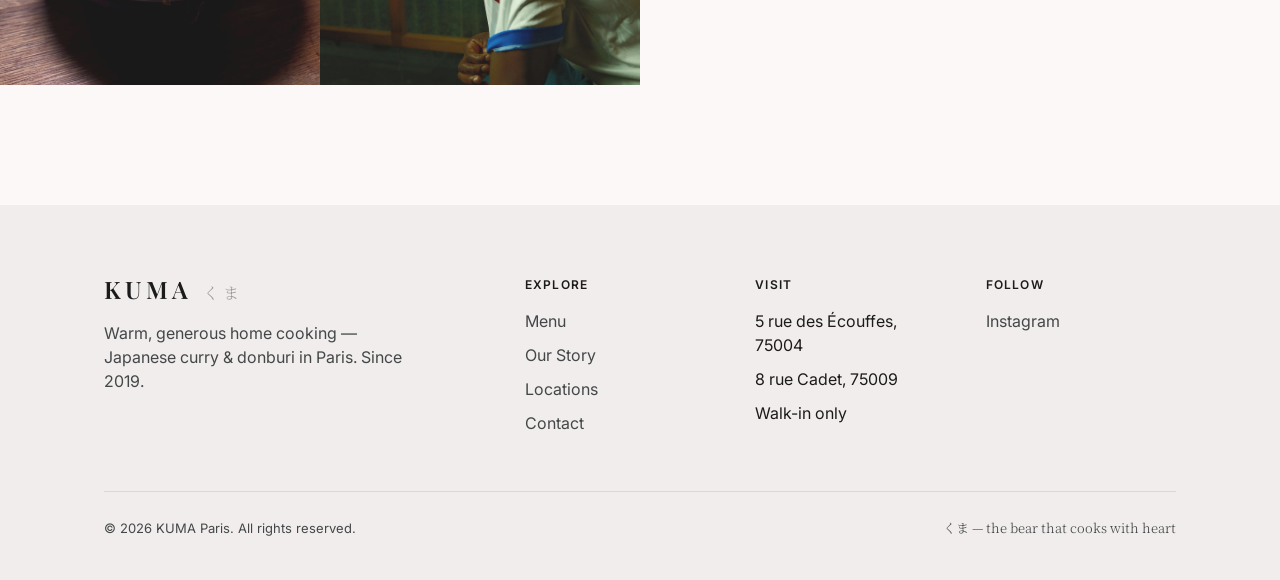
==== commit 8d90e4de: "Added favicon.svg" ====
--- a/index.html
+++ b/index.html
@@ -8,6 +8,7 @@
 <link rel="preconnect" href="https://fonts.googleapis.com">
 <link rel="preconnect" href="https://fonts.gstatic.com" crossorigin>
 <link href="https://fonts.googleapis.com/css2?family=Inter:wght@400;600;700&family=Playfair+Display:wght@500;600;700&family=Noto+Serif+JP:wght@300&display=swap" rel="stylesheet">
+<link rel="icon" type="image/svg+xml" href="images/favicon.svg">
 <link rel="stylesheet" href="css/style.css">
 </head>
 <body>
@@ -237,7 +238,7 @@
     <div class="site-footer__grid">
       <div>
         <p class="brand__name" style="margin:0 0 8px">KUMA <span class="jp" style="font-size:16px;color:rgba(28,27,27,0.4)">くま</span></p>
-        <p class="muted" style="max-width:320px" data-i18n="footer.tagline">Cuisine familiale et généreuse — Japanese curry &amp; donburi in Paris. Since 2019.</p>
+        <p class="muted" style="max-width:320px" data-i18n="footer.tagline">Warm, generous home cooking — Japanese curry &amp; donburi in Paris. Since 2019.</p>
       </div>
       <div>
         <h4 class="label-caps" data-i18n="footer.explore">Explore</h4>
